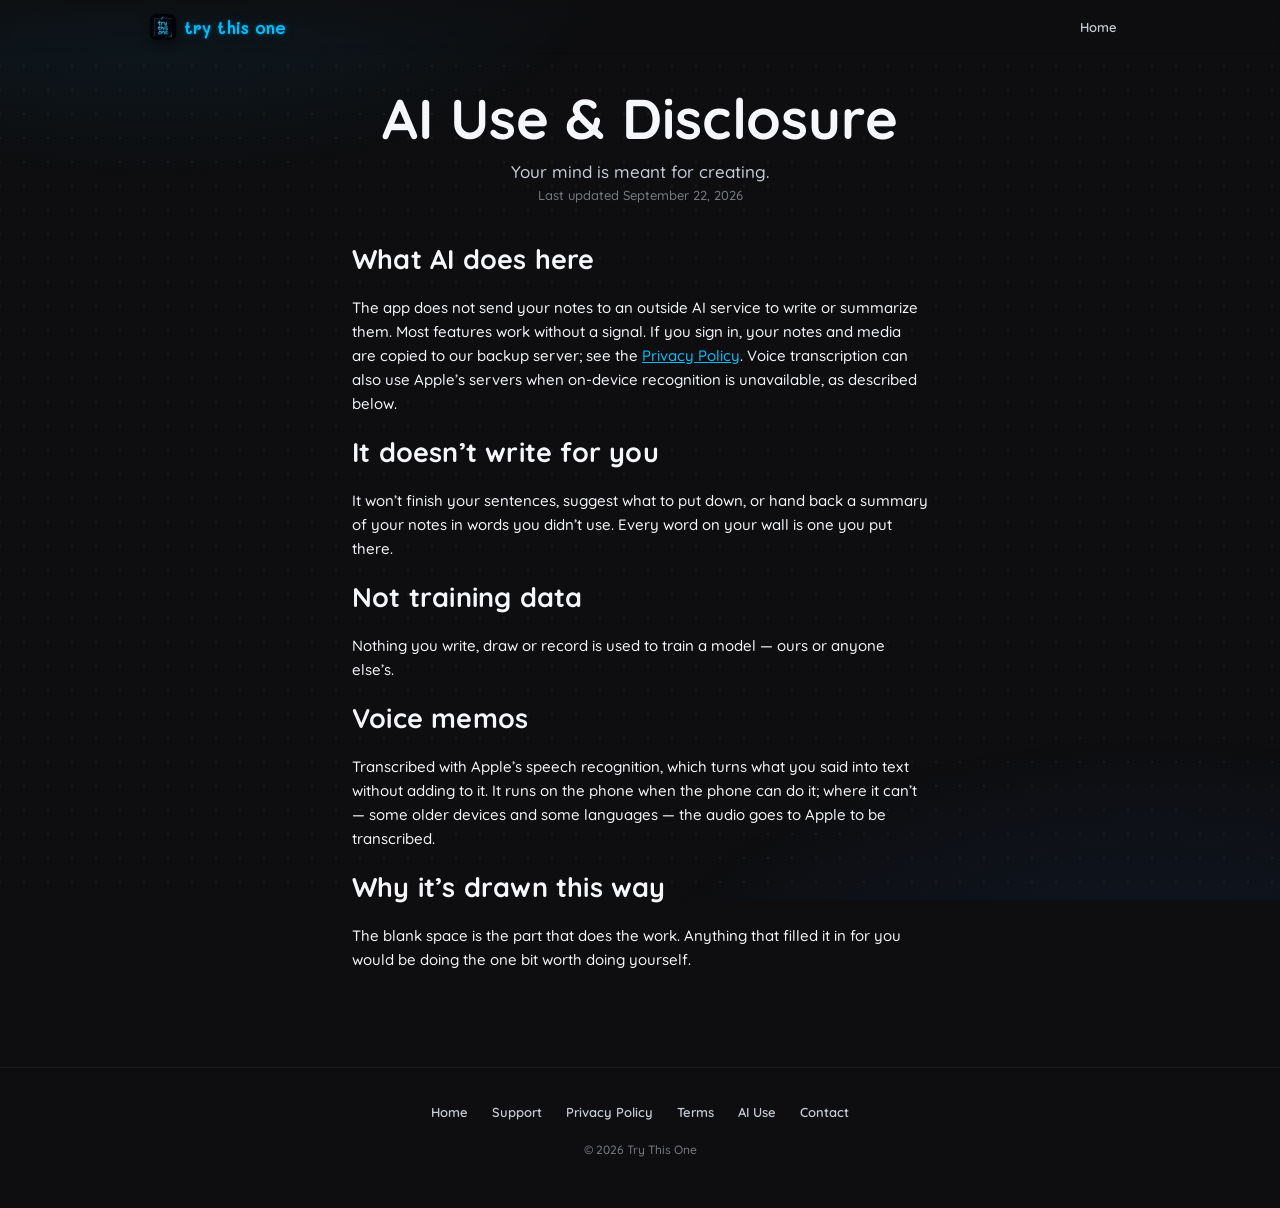
==== ai.html @ 92f7fecc "Bring privacy, terms, and AI-use pages in-repo Consolidates the two live sites: this one now hosts i" ====
<!DOCTYPE html>
<html lang="en">
<head>
<meta charset="utf-8">
<meta name="viewport" content="width=device-width, initial-scale=1">

<title>AI Use &amp; Disclosure · Try This One</title>
<meta name="description" content="Learn how Try This One protects your authentic ideas and creativity.">
<meta name="theme-color" content="#0e0e10">

<link rel="icon" href="assets/favicon.png" type="image/png">
<link rel="apple-touch-icon" href="assets/apple-touch-icon.png">

<link rel="preconnect" href="https://fonts.googleapis.com">
<link rel="preconnect" href="https://fonts.gstatic.com" crossorigin>
<link href="https://fonts.googleapis.com/css2?family=Quicksand:wght@500;600;700&family=Mali:wght@400;500;600&display=swap" rel="stylesheet">
<link rel="stylesheet" href="tto.css">
</head>

<body>

<div class="ground" aria-hidden="true"></div>

<header class="topbar">
  <div class="topbar__inner">
    <a class="wordmark" href="./">
      <img src="assets/icon.png" alt="" width="26" height="26">
      try this one
    </a>
    <a class="topbar__link" href="./">Home</a>
  </div>
</header>

<main class="page narrow">
  <section class="doc">

    <h1>AI Use &amp; Disclosure</h1>
    <p class="doc__lead">Your mind is meant for creating.</p>
    <p class="doc__stamp" style="text-align:center;color:var(--ink-faint);font-size:var(--t-small);margin-top:calc(var(--s7) * -1);margin-bottom:var(--s6);">Last updated September 22, 2026</p>

    <h2>What AI does here</h2>
    <p>The app does not send your notes to an outside AI service to write or summarize them. Most features work without a signal. If you sign in, your notes and media are copied to our backup server; see the <a href="privacy.html">Privacy Policy</a>. Voice transcription can also use Apple&rsquo;s servers when on-device recognition is unavailable, as described below.</p>

    <h2>It doesn&rsquo;t write for you</h2>
    <p>It won&rsquo;t finish your sentences, suggest what to put down, or hand back a summary of your notes in words you didn&rsquo;t use. Every word on your wall is one you put there.</p>

    <h2>Not training data</h2>
    <p>Nothing you write, draw or record is used to train a model &mdash; ours or anyone else&rsquo;s.</p>

    <h2>Voice memos</h2>
    <p>Transcribed with Apple&rsquo;s speech recognition, which turns what you said into text without adding to it. It runs on the phone when the phone can do it; where it can&rsquo;t &mdash; some older devices and some languages &mdash; the audio goes to Apple to be transcribed.</p>

    <h2>Why it&rsquo;s drawn this way</h2>
    <p>The blank space is the part that does the work. Anything that filled it in for you would be doing the one bit worth doing yourself.</p>

  </section>
</main>

<footer>
  <ul class="footer__links">
    <li><a href="./">Home</a></li>
    <li><a href="support.html">Support</a></li>
    <li><a href="privacy.html">Privacy Policy</a></li>
    <li><a href="terms.html">Terms</a></li>
    <li><a href="ai.html">AI Use</a></li>
    <li><a href="mailto:kmworkshq@gmail.com">Contact</a></li>
  </ul>
  <p class="footer__fine">© 2026 Try This One</p>
</footer>

</body>
</html>
---- tto.css ----
/* ---------------------------------------------------------------------------
   try this one — site stylesheet

   Every value below is lifted from the app, not chosen here. Where a token came
   from is named in a comment, so when the app moves, this file has an address
   to follow:

     DesignSystem/Colors.swift      palette, per-tab backgrounds, tab identity
     DesignSystem/TTOTheme.swift    the shipped accent trio
     DesignSystem/Typography.swift  the two faces and the seven-step size scale
     Shared/TTOGlass.swift          the frosted-glass recipe and the radius scale
     Shared/TTOBackground.swift     the dot grid and the corner glows
   --------------------------------------------------------------------------- */

:root {
  /* -- Accents. The shipped trio from TTOTheme.shipped. The app lets these be
        retinted; a web page has one palette, so it wears the defaults. ------ */
  --cyan:   #00bfff;
  --green:  #90EE90;
  --indigo: #8b85ec;

  /* Chrome, fixed in the app and fixed here (Colors.swift). */
  --silver: #c7ccd4;
  --white:  #f5f7fa;

  /* -- Tab identity. Each tab owns a deep tone and a lit one. ---------------- */
  --tab-blue:      #15448f;
  --tab-blue-hi:   #2f6fe0;
  --tab-indigo:    #2f2c9e;
  --tab-indigo-hi: #5a54e0;
  --tab-maroon:    #77202a;
  --tab-maroon-hi: #a63e44;
  --maroon-soft:   #c9646b;

  /* -- Ground. Three near-blacks, one per tab. The page stands on the Tasks
        one and borrows the other two for the sections that belong to them. -- */
  --bg:           #0e0e10;
  --bg-braindump: #0c0c0e;
  --bg-reflect:   #0d0c0d;

  /* -- Ink. ----------------------------------------------------------------- */
  --ink:       var(--white);
  --ink-quiet: var(--silver);
  --ink-faint: rgba(199, 204, 212, .58);

  /* -- Glass, from TTOGlass.swift. ------------------------------------------
        The modifier stacks a blur, a white tint lit from the top, a hairline
        border that is brightest on its top edge, and one drop shadow. These are
        that stack, component by component, so a surface here is assembled the
        same way a surface in the app is. */
  --glass-blur:   9px;                       /* the prototype's backdrop-filter */
  --glass-top:    rgba(255, 255, 255, .075); /* tint gradient, 0%   */
  --glass-mid:    rgba(255, 255, 255, .020); /* tint gradient, 55%  */
  --glass-bot:    rgba(255, 255, 255, .012); /* tint gradient, 100% */
  --edge-lit:     rgba(255, 255, 255, .14);  /* strokeOpacity          */
  --edge-hair:    rgba(255, 255, 255, .039); /* strokeOpacity × 0.28   */
  --glass-shadow: 0 8px 18px rgba(0, 0, 0, .5);

  /* -- Radii, from TTORadius. Five steps, far enough apart to be deliberate.
        The rule is the role, not the size. ---------------------------------- */
  --r-chip:  6px;
  --r-card:  12px;
  --r-panel: 16px;
  --r-sheet: 20px;
  --r-stage: 26px;

  /* -- Type, from TTOSize. ---------------------------------------------------
        The app's scale is in points, for text held a foot from your face inside
        a 393pt-wide phone. A page read at arm's length needs more, so each step
        is carried up by about two points. What is kept is the shape of the
        scale: the five small steps a point apart, and the deliberate gulf
        before the two large ones — a heading is a different kind of text, not a
        slightly bigger label. */
  --t-micro:   11px;  /* 10 — timestamps, the smallest print   */
  --t-tiny:    12px;  /* 11 — captions, a line under something */
  --t-small:   13px;  /* 12 — chips, quiet remarks             */
  --t-base:    15px;  /* 13 — ordinary interface text          */
  --t-strong:  17px;  /* 14 — read this one first              */
  --t-title:   24px;  /* 20 — a section's heading              */
  --t-display: 34px;  /* 23 — the one biggest thing            */

  /* -- Rhythm. The app's own spacing is per-surface rather than a named scale,
        so this is a plain 4pt ladder — the grid everything in the app already
        lands on. ------------------------------------------------------------ */
  --s1: 4px;  --s2: 8px;  --s3: 12px; --s4: 16px;
  --s5: 24px; --s6: 32px; --s7: 48px; --s8: 72px;

  --page: 980px;   /* the widest the content ever gets */
  --gutter: 20px;  /* the side margin on a phone       */
}

/* ===========================================================================
   Ground
   =========================================================================== */

* { box-sizing: border-box; }

html {
  -webkit-text-size-adjust: 100%;
  scroll-behavior: smooth;
}

body {
  margin: 0;
  background-color: var(--bg);
  color: var(--ink);
  font-family: Quicksand, -apple-system, BlinkMacSystemFont, system-ui, sans-serif;
  font-weight: 500;
  font-size: var(--t-base);
  line-height: 1.6;
  -webkit-font-smoothing: antialiased;
  overflow-x: hidden;
}

/* The living background, from TTOBackground.swift: a dot grid and two soft
   corner glows. Fixed rather than scrolling, because in the app this sits
   behind the whole tab stack and the content moves over it.

   The app's grid drifts at 0.55 of the board's pan, which is what reads as
   depth instead of one flat sheet. Nothing here pans, so the grid is still. */
.ground {
  position: fixed;
  inset: 0;
  z-index: -1;
  pointer-events: none;
}

/* radial-gradient(circle, rgba(255,255,255,.05) 1px, transparent 1.4px)
   at 24×24, offset 12,6 — the Brain Dump floor, exactly. */
.ground::before {
  content: "";
  position: absolute;
  inset: 0;
  background-image: radial-gradient(circle, rgba(255, 255, 255, .05) 1px, transparent 1.4px);
  background-size: 24px 24px;
  background-position: 12px 6px;
}

/* The two glows. Sized off the prototype's 393pt design width, so they hold
   their proportions on a monitor the way they do on a phone. */
.ground::after {
  content: "";
  position: absolute;
  inset: 0;
  background:
    radial-gradient(60% 42% at 12% -6%,  rgba(0, 191, 255, .09), transparent 62%),
    radial-gradient(68% 50% at 90% 112%, rgba(21, 68, 143, .18), transparent 60%);
}

/* A section can borrow another tab's sky. Same two-glow shape, that tab's
   colours — Brain Dump's indigo, Reflect's maroon. */
.sky { position: relative; isolation: isolate; }
.sky::before {
  content: "";
  position: absolute;
  inset: -10% -20%;
  z-index: -1;
  pointer-events: none;
}
.sky--braindump::before {
  background:
    radial-gradient(54% 38% at 10% -4%,  rgba(90, 84, 224, .10), transparent 60%),
    radial-gradient(66% 48% at 92% 108%, rgba(47, 44, 158, .20), transparent 60%);
}
.sky--reflect::before {
  background:
    radial-gradient(56% 40% at 12% -5%,  rgba(166, 62, 68, .10), transparent 60%),
    radial-gradient(66% 48% at 90% 108%, rgba(119, 32, 42, .22), transparent 60%);
}

/* ===========================================================================
   Frosted glass — the one surface the whole app is built from
   =========================================================================== */

.glass {
  position: relative;
  background-color: rgba(255, 255, 255, .028);
  background-image: linear-gradient(
    to bottom,
    var(--glass-top) 0%,
    var(--glass-mid) 55%,
    var(--glass-bot) 100%
  );
  -webkit-backdrop-filter: blur(var(--glass-blur));
  backdrop-filter: blur(var(--glass-blur));
  border-radius: var(--r-panel);
  box-shadow: var(--glass-shadow);
}

/* The border is drawn as an overlay rather than a plain `border` because it
   isn't one colour: it is lit along the top edge and a hairline everywhere
   else, which is the whole reason the surface reads as glass catching a light
   rather than as a grey box. TTOGlass fades the top 16% from .14 to .039. */
.glass::after {
  content: "";
  position: absolute;
  inset: 0;
  border-radius: inherit;
  padding: 1px;
  background: linear-gradient(
    to bottom,
    var(--edge-lit) 0%,
    var(--edge-hair) 16%,
    var(--edge-hair) 100%
  );
  -webkit-mask:
    linear-gradient(#000 0 0) content-box,
    linear-gradient(#000 0 0);
  -webkit-mask-composite: xor;
          mask-composite: exclude;
  pointer-events: none;
}

/* ===========================================================================
   Layout
   =========================================================================== */

.page {
  max-width: var(--page);
  margin: 0 auto;
  padding: 0 var(--gutter);
}

.narrow { max-width: 640px; }

/* ===========================================================================
   The bar at the top — the app's nav pill
   =========================================================================== */

.topbar {
  position: sticky;
  top: 0;
  z-index: 20;
  padding: var(--s3) var(--gutter);
  /* The bar has to stay legible over whatever scrolls under it. */
  background: linear-gradient(to bottom, rgba(14, 14, 16, .82), rgba(14, 14, 16, 0));
  -webkit-backdrop-filter: blur(6px);
  backdrop-filter: blur(6px);
}

.topbar__inner {
  max-width: var(--page);
  margin: 0 auto;
  display: flex;
  align-items: center;
  justify-content: space-between;
  gap: var(--s3);
}

.wordmark {
  display: inline-flex;
  align-items: center;
  gap: var(--s2);
  font-family: Mali, cursive;
  font-weight: 600;
  font-size: var(--t-strong);
  color: var(--cyan);
  text-decoration: none;
  /* Lit from inside, the way the icon writes it. */
  text-shadow: 0 0 3px rgba(0, 191, 255, .5), 0 0 12px rgba(0, 191, 255, .25);
  white-space: nowrap;
}

.wordmark img {
  width: 26px;
  height: 26px;
  border-radius: var(--r-chip);
  box-shadow: 0 2px 8px rgba(0, 0, 0, .5);
}

.topbar__link {
  font-size: var(--t-small);
  font-weight: 600;
  color: var(--ink-quiet);
  text-decoration: none;
  padding: var(--s1) var(--s3);
  border-radius: 999px;
  border: 1px solid transparent;
  transition: color .18s ease, border-color .18s ease;
}
.topbar__link:hover {
  color: var(--white);
  border-color: var(--edge-hair);
}

/* ===========================================================================
   Hero
   =========================================================================== */

.hero {
  text-align: center;
  padding: var(--s6) 0 var(--s7);
}

.hero__icon {
  width: 84px;
  height: 84px;
  border-radius: 20px;
  box-shadow: 0 14px 34px rgba(0, 0, 0, .6), 0 0 0 1px var(--edge-hair);
  margin-bottom: var(--s4);
}

h1 {
  font-size: var(--t-display);
  font-weight: 700;
  letter-spacing: .2px;
  line-height: 1.12;
  margin: 0 0 var(--s2);
}

/* The tagline is content, not chrome, so it is set in Mali — the same
   distinction the app draws between a label and something a person wrote. */
.tagline {
  font-family: Mali, cursive;
  font-weight: 500;
  font-size: var(--t-title);
  line-height: 1.3;
  color: var(--cyan);
  margin: 0 0 var(--s4);
}

.lead {
  font-size: var(--t-strong);
  color: var(--ink-quiet);
  margin: 0 auto var(--s5);
  max-width: 44ch;
}

/* ===========================================================================
   The App Store badge
   ---------------------------------------------------------------------------
   PLACEHOLDER. Apple requires its own badge artwork, which can't be redrawn by
   hand — when the app is approved, download the official badge from
   https://developer.apple.com/app-store/marketing/guidelines/ and replace the
   whole <a class="badge"> element in index.html with it, pointing at the real
   App Store link.
   =========================================================================== */

.badge {
  display: inline-flex;
  align-items: center;
  gap: var(--s3);
  padding: var(--s3) var(--s5);
  border-radius: var(--r-card);
  text-decoration: none;
  color: var(--white);
  transition: transform .18s ease, box-shadow .18s ease;
}
.badge:hover {
  transform: translateY(-1px);
  box-shadow: 0 12px 26px rgba(0, 0, 0, .58);
}
.badge:active { transform: translateY(0); }

.badge__glyph {
  width: 26px;
  height: 26px;
  flex: none;
  fill: var(--white);
  opacity: .92;
}

.badge__text {
  text-align: left;
  line-height: 1.2;
}
.badge__sup {
  display: block;
  font-size: var(--t-micro);
  font-weight: 600;
  letter-spacing: .4px;
  text-transform: uppercase;
  color: var(--ink-faint);
}
.badge__main {
  display: block;
  font-size: var(--t-strong);
  font-weight: 700;
}

.badge-note {
  font-size: var(--t-tiny);
  color: var(--ink-faint);
  margin: var(--s3) 0 0;
}

/* ===========================================================================
   Screenshot slots
   ---------------------------------------------------------------------------
   Each frame points at a file in images/ that isn't there yet. Drop a PNG in at
   that exact filename and it appears — no markup to edit. Until then the frame
   shows its own label, because a broken-image icon on a landing page is worse
   than an empty one. (The one line of JS in the page removes the missing <img>;
   the label underneath is plain CSS.)
   =========================================================================== */

.shot {
  margin: 0;
  position: relative;
  border-radius: var(--r-stage);
  overflow: hidden;
  /* A phone, at the aspect the app is drawn for. */
  aspect-ratio: 393 / 852;
  display: flex;
  align-items: center;
  justify-content: center;
}

.shot img {
  width: 100%;
  height: 100%;
  object-fit: cover;
  display: block;
  border-radius: inherit;
}

/* The empty state: a dashed outline and the name of the file that goes here. */
.shot::before {
  content: attr(data-placeholder);
  position: absolute;
  inset: var(--s3);
  border: 1px dashed rgba(255, 255, 255, .13);
  border-radius: var(--r-sheet);
  display: flex;
  align-items: center;
  justify-content: center;
  text-align: center;
  padding: var(--s4);
  font-size: var(--t-tiny);
  font-weight: 600;
  letter-spacing: .3px;
  color: var(--ink-faint);
  pointer-events: none;
}

/* Once a real screenshot loads it covers the frame, so the label goes. */
.shot:has(img)::before { display: none; }

.shot--hero {
  max-width: 300px;
  margin: var(--s7) auto 0;
}

/* ===========================================================================
   Sections
   =========================================================================== */

section { padding: var(--s7) 0; }

.section-head {
  text-align: center;
  margin-bottom: var(--s6);
}

h2 {
  font-size: var(--t-title);
  font-weight: 700;
  margin: 0 0 var(--s2);
  letter-spacing: .2px;
}

.section-head p {
  font-size: var(--t-base);
  color: var(--ink-quiet);
  margin: 0 auto;
  max-width: 46ch;
}

/* ===========================================================================
   The three tabs
   ---------------------------------------------------------------------------
   Each card wears its tab's identity colour (TTOTab.tint), so the page is
   colour-coded the same way the app is.
   =========================================================================== */

.tabs {
  display: grid;
  gap: var(--s5);
}

.tab {
  --accent: var(--cyan);
  padding: var(--s5);
  border-radius: var(--r-stage);
  display: grid;
  gap: var(--s4);
}

.tab--braindump { --accent: var(--tab-indigo-hi); }
.tab--tasks     { --accent: var(--tab-blue-hi); }
.tab--reflect   { --accent: var(--maroon-soft); }

/* An accent glow riding the inside edge — the `accent:` parameter on
   TTOGlass, which some surfaces in the app carry and most don't. */
.tab::before {
  content: "";
  position: absolute;
  inset: 0;
  border-radius: inherit;
  background: radial-gradient(120% 60% at 50% 100%, color-mix(in srgb, var(--accent) 13%, transparent), transparent 70%);
  pointer-events: none;
}

.tab__body { position: relative; }

/* The tab's name, in the lowercase the nav bar uses. */
.tab__name {
  display: inline-flex;
  align-items: center;
  gap: var(--s2);
  font-size: var(--t-tiny);
  font-weight: 700;
  letter-spacing: 1.1px;
  text-transform: uppercase;
  color: var(--accent);
  margin: 0 0 var(--s3);
}
.tab__name::before {
  content: "";
  width: 7px;
  height: 7px;
  border-radius: 50%;
  background: var(--accent);
  box-shadow: 0 0 9px var(--accent);
}

.tab h3 {
  font-size: var(--t-title);
  font-weight: 700;
  margin: 0 0 var(--s3);
  line-height: 1.2;
}

.tab p {
  margin: 0 0 var(--s3);
  color: var(--ink-quiet);
  font-size: var(--t-base);
}
.tab p:last-child { margin-bottom: 0; }

/* The three horizons, and anything else that is a short list of named things.
   Chip radius, chip type — TTORadius.chip. */
.chips {
  list-style: none;
  display: flex;
  flex-wrap: wrap;
  gap: var(--s2);
  padding: 0;
  margin: var(--s4) 0 0;
}

.chips li {
  font-size: var(--t-small);
  font-weight: 600;
  padding: var(--s1) var(--s3);
  border-radius: var(--r-chip);
  border: 1px solid var(--edge-hair);
  background: rgba(255, 255, 255, .035);
  color: var(--ink-quiet);
}

/* The horizon chips take their own colours from TimeHorizon.accent — cyan,
   indigo, green, and in that order, because the list is a progression. */
.chips li:nth-child(1) { color: var(--cyan);   border-color: color-mix(in srgb, var(--cyan) 30%, transparent); }
.chips li:nth-child(2) { color: var(--indigo); border-color: color-mix(in srgb, var(--indigo) 30%, transparent); }
.chips li:nth-child(3) { color: var(--green);  border-color: color-mix(in srgb, var(--green) 30%, transparent); }

.tab .shot { max-width: 260px; margin-inline: auto; width: 100%; }

/* ===========================================================================
   Closing panel
   =========================================================================== */

.closing {
  text-align: center;
  padding: var(--s6) var(--s5);
  border-radius: var(--r-stage);
}

.closing h2 { margin-bottom: var(--s3); }

.closing p {
  color: var(--ink-quiet);
  margin: 0 auto var(--s5);
  max-width: 40ch;
}

/* A line in the app's own hand, for the one sentence that should sound like a
   person rather than a product. */
.hand {
  font-family: Mali, cursive;
  font-weight: 500;
  font-size: var(--t-strong);
  color: var(--silver);
}

/* ===========================================================================
   Support page
   ---------------------------------------------------------------------------
   Same tokens, lighter hand: no glows behind sections, less glass, more room.
   =========================================================================== */

.doc { padding: var(--s6) 0 var(--s7); }

.doc h1 { text-align: center; }

.doc__lead {
  text-align: center;
  color: var(--ink-quiet);
  font-size: var(--t-strong);
  margin: 0 auto var(--s7);
  max-width: 42ch;
}

.faq { display: grid; gap: var(--s3); }

/* <details> rather than a script: the browser already knows how to open and
   close one, and it stays open when someone prints or searches the page. */
.faq details {
  border-radius: var(--r-card);
  padding: 0;
  overflow: hidden;
  /* Lighter than the glass on the landing page — enough of an edge to tell one
     question from the next, and no blur, because there is nothing behind these
     worth seeing through to. */
  background: rgba(255, 255, 255, .022);
  border: 1px solid rgba(255, 255, 255, .055);
  transition: border-color .18s ease, background-color .18s ease;
}
.faq details:hover { border-color: var(--edge-hair); }
.faq details[open] {
  background: rgba(255, 255, 255, .034);
  border-color: var(--edge-hair);
}

.faq summary {
  cursor: pointer;
  list-style: none;
  padding: var(--s4) var(--s5);
  font-size: var(--t-base);
  font-weight: 600;
  color: var(--white);
  display: flex;
  align-items: center;
  justify-content: space-between;
  gap: var(--s3);
}
.faq summary::-webkit-details-marker { display: none; }

/* The chevron turns instead of swapping glyph, so nothing jumps. */
.faq summary::after {
  content: "";
  flex: none;
  width: 8px;
  height: 8px;
  border-right: 2px solid var(--ink-faint);
  border-bottom: 2px solid var(--ink-faint);
  transform: rotate(45deg) translate(-2px, -2px);
  transition: transform .2s ease;
}
.faq details[open] summary::after {
  transform: rotate(-135deg) translate(-2px, -2px);
}

.faq details > div {
  padding: 0 var(--s5) var(--s4);
  color: var(--ink-quiet);
  font-size: var(--t-base);
}
.faq details > div p { margin: 0 0 var(--s3); }
.faq details > div p:last-child { margin-bottom: 0; }

.contact {
  margin-top: var(--s6);
  padding: var(--s5);
  border-radius: var(--r-panel);
  text-align: center;
}

.contact h2 { margin-bottom: var(--s2); }
.contact p { color: var(--ink-quiet); margin: 0 0 var(--s4); }

.contact__mail {
  font-family: Mali, cursive;
  font-weight: 600;
  font-size: var(--t-title);
  color: var(--cyan);
  text-decoration: none;
  word-break: break-word;
  border-bottom: 1px solid color-mix(in srgb, var(--cyan) 40%, transparent);
}
.contact__mail:hover { border-bottom-color: var(--cyan); }

.contact__note {
  font-size: var(--t-tiny);
  color: var(--ink-faint);
  margin: var(--s4) 0 0;
}

/* ===========================================================================
   Footer
   =========================================================================== */

footer {
  padding: var(--s6) var(--gutter) var(--s7);
  text-align: center;
  border-top: 1px solid rgba(255, 255, 255, .05);
  margin-top: var(--s6);
}

.footer__links {
  display: flex;
  flex-wrap: wrap;
  justify-content: center;
  gap: var(--s2) var(--s5);
  margin: 0 0 var(--s4);
  padding: 0;
  list-style: none;
}

footer a {
  color: var(--ink-quiet);
  text-decoration: none;
  font-size: var(--t-small);
  font-weight: 600;
  white-space: nowrap;
}
footer a:hover { color: var(--white); }

.footer__fine {
  font-size: var(--t-tiny);
  color: var(--ink-faint);
  margin: 0;
}

a { color: var(--cyan); }

/* Focus has to be visible, and the app's own accent is the obvious ring. */
:focus-visible {
  outline: 2px solid var(--cyan);
  outline-offset: 3px;
  border-radius: var(--r-chip);
}

/* ===========================================================================
   Wider screens
   ---------------------------------------------------------------------------
   Phone layout is the one above; these only add room. Most of the traffic
   arrives from an App Store listing on a phone.
   =========================================================================== */

@media (min-width: 600px) {
  :root {
    --t-display: 46px;
    --t-title: 27px;
    --gutter: 32px;
  }
  .hero { padding: var(--s7) 0 var(--s8); }
  .hero__icon { width: 104px; height: 104px; border-radius: 24px; }
  .shot--hero { max-width: 340px; }
}

@media (min-width: 900px) {
  :root { --t-display: 56px; }

  /* The tab cards turn into a screenshot beside its explanation, and alternate
     sides so the eye has somewhere new to land on each one. */
  .tab {
    grid-template-columns: 260px 1fr;
    align-items: center;
    gap: var(--s6);
    padding: var(--s6);
  }
  .tab:nth-child(even) .shot { order: 2; }
  .tab .shot { max-width: none; }
}

/* Somebody who has asked their phone to stop animating things gets a page that
   doesn't. */
@media (prefers-reduced-motion: reduce) {
  html { scroll-behavior: auto; }
  * { transition-duration: .01ms !important; animation-duration: .01ms !important; }
}
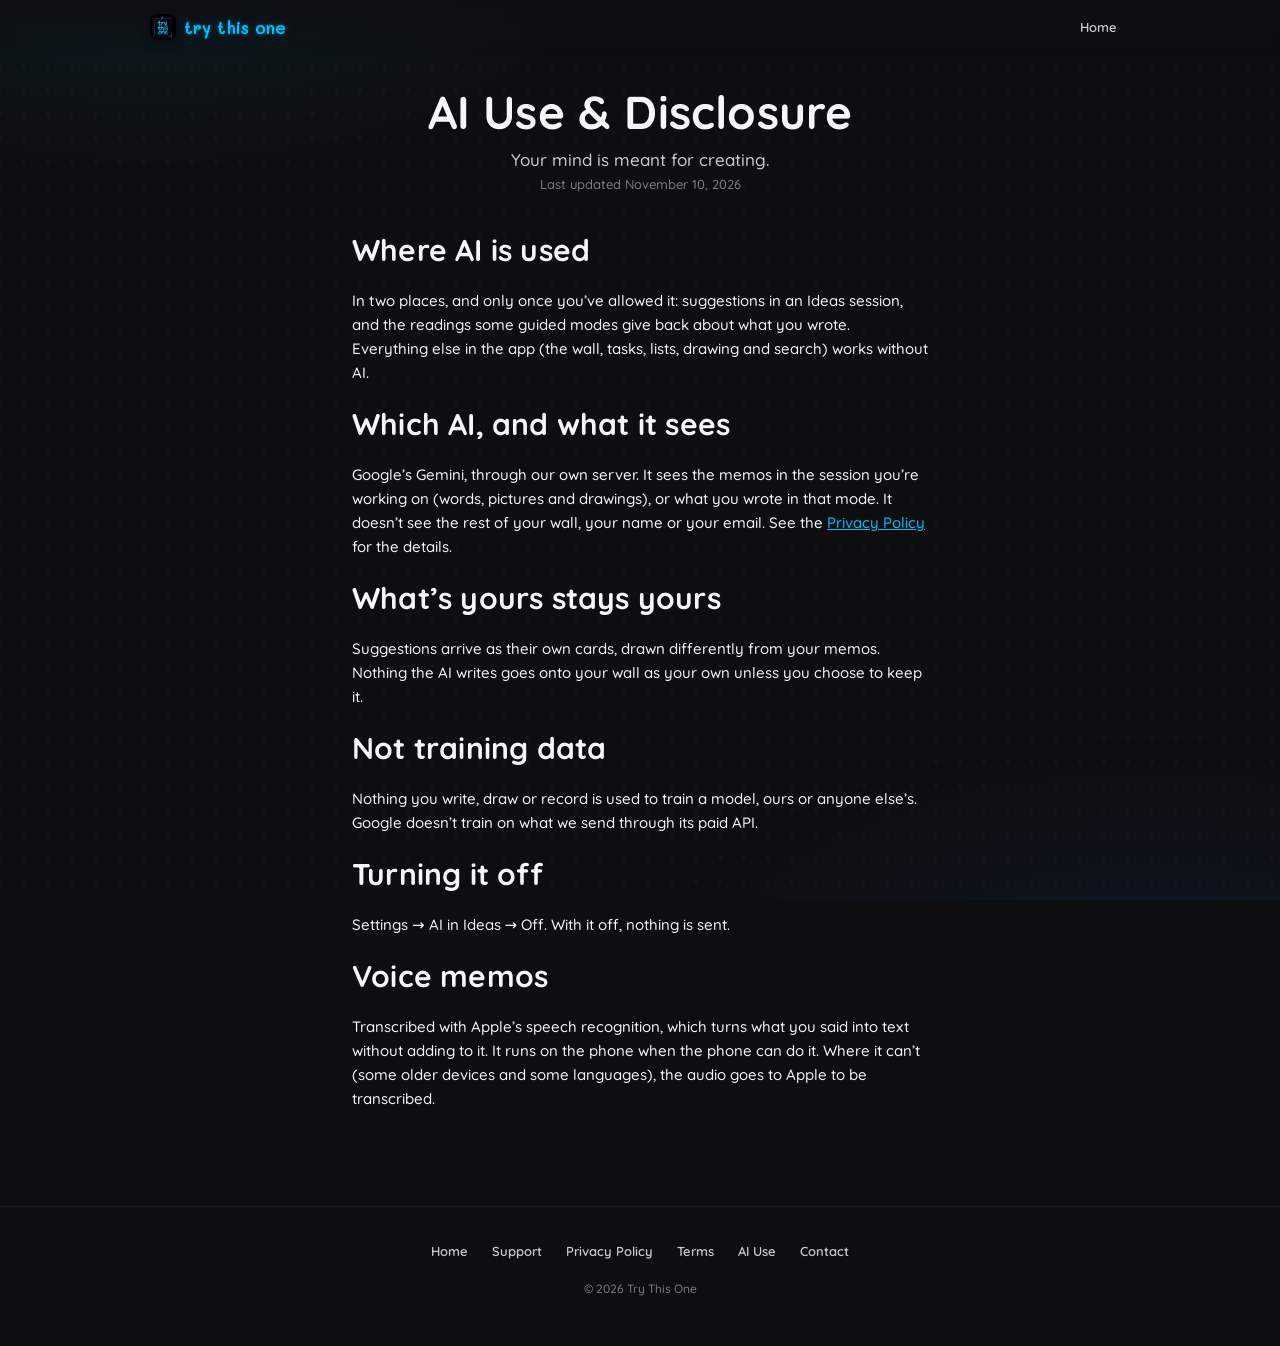
==== commit 2c9ad792: "Update launch privacy, AI, subscription and support pages" ====
--- a/ai.html
+++ b/ai.html
@@ -36,22 +36,25 @@
 
     <h1>AI Use &amp; Disclosure</h1>
     <p class="doc__lead">Your mind is meant for creating.</p>
-    <p class="doc__stamp" style="text-align:center;color:var(--ink-faint);font-size:var(--t-small);margin-top:calc(var(--s7) * -1);margin-bottom:var(--s6);">Last updated September 22, 2026</p>
+    <p class="doc__stamp" style="text-align:center;color:var(--ink-faint);font-size:var(--t-small);margin-top:calc(var(--s7) * -1);margin-bottom:var(--s6);">Last updated November 10, 2026</p>
 
-    <h2>What AI does here</h2>
-    <p>The app does not send your notes to an outside AI service to write or summarize them. Most features work without a signal. If you sign in, your notes and media are copied to our backup server; see the <a href="privacy.html">Privacy Policy</a>. Voice transcription can also use Apple&rsquo;s servers when on-device recognition is unavailable, as described below.</p>
+    <h2>Where AI is used</h2>
+    <p>In two places, and only once you&rsquo;ve allowed it: suggestions in an Ideas session, and the readings some guided modes give back about what you wrote. Everything else in the app (the wall, tasks, lists, drawing and search) works without AI.</p>
 
-    <h2>It doesn&rsquo;t write for you</h2>
-    <p>It won&rsquo;t finish your sentences, suggest what to put down, or hand back a summary of your notes in words you didn&rsquo;t use. Every word on your wall is one you put there.</p>
+    <h2>Which AI, and what it sees</h2>
+    <p>Google&rsquo;s Gemini, through our own server. It sees the memos in the session you&rsquo;re working on (words, pictures and drawings), or what you wrote in that mode. It doesn&rsquo;t see the rest of your wall, your name or your email. See the <a href="privacy.html">Privacy Policy</a> for the details.</p>
+
+    <h2>What&rsquo;s yours stays yours</h2>
+    <p>Suggestions arrive as their own cards, drawn differently from your memos. Nothing the AI writes goes onto your wall as your own unless you choose to keep it.</p>
 
     <h2>Not training data</h2>
-    <p>Nothing you write, draw or record is used to train a model &mdash; ours or anyone else&rsquo;s.</p>
+    <p>Nothing you write, draw or record is used to train a model, ours or anyone else&rsquo;s. Google doesn&rsquo;t train on what we send through its paid API.</p>
+
+    <h2>Turning it off</h2>
+    <p>Settings &rarr; AI in Ideas &rarr; Off. With it off, nothing is sent.</p>
 
     <h2>Voice memos</h2>
-    <p>Transcribed with Apple&rsquo;s speech recognition, which turns what you said into text without adding to it. It runs on the phone when the phone can do it; where it can&rsquo;t &mdash; some older devices and some languages &mdash; the audio goes to Apple to be transcribed.</p>
-
-    <h2>Why it&rsquo;s drawn this way</h2>
-    <p>The blank space is the part that does the work. Anything that filled it in for you would be doing the one bit worth doing yourself.</p>
+    <p>Transcribed with Apple&rsquo;s speech recognition, which turns what you said into text without adding to it. It runs on the phone when the phone can do it. Where it can&rsquo;t (some older devices and some languages), the audio goes to Apple to be transcribed.</p>
 
   </section>
 </main>
--- a/tto.css
+++ b/tto.css
@@ -145,27 +145,6 @@
   background:
     radial-gradient(60% 42% at 12% -6%,  rgba(0, 191, 255, .09), transparent 62%),
     radial-gradient(68% 50% at 90% 112%, rgba(21, 68, 143, .18), transparent 60%);
-}
-
-/* A section can borrow another tab's sky. Same two-glow shape, that tab's
-   colours — Brain Dump's indigo, Reflect's maroon. */
-.sky { position: relative; isolation: isolate; }
-.sky::before {
-  content: "";
-  position: absolute;
-  inset: -10% -20%;
-  z-index: -1;
-  pointer-events: none;
-}
-.sky--braindump::before {
-  background:
-    radial-gradient(54% 38% at 10% -4%,  rgba(90, 84, 224, .10), transparent 60%),
-    radial-gradient(66% 48% at 92% 108%, rgba(47, 44, 158, .20), transparent 60%);
-}
-.sky--reflect::before {
-  background:
-    radial-gradient(56% 40% at 12% -5%,  rgba(166, 62, 68, .10), transparent 60%),
-    radial-gradient(66% 48% at 90% 108%, rgba(119, 32, 42, .22), transparent 60%);
 }
 
 /* ===========================================================================
@@ -283,22 +262,6 @@
   border-color: var(--edge-hair);
 }
 
-/* ===========================================================================
-   Hero
-   =========================================================================== */
-
-.hero {
-  text-align: center;
-  padding: var(--s6) 0 var(--s7);
-}
-
-.hero__icon {
-  width: 84px;
-  height: 84px;
-  border-radius: 20px;
-  box-shadow: 0 14px 34px rgba(0, 0, 0, .6), 0 0 0 1px var(--edge-hair);
-  margin-bottom: var(--s4);
-}
 
 h1 {
   font-size: var(--t-display);
@@ -306,24 +269,6 @@
   letter-spacing: .2px;
   line-height: 1.12;
   margin: 0 0 var(--s2);
-}
-
-/* The tagline is content, not chrome, so it is set in Mali — the same
-   distinction the app draws between a label and something a person wrote. */
-.tagline {
-  font-family: Mali, cursive;
-  font-weight: 500;
-  font-size: var(--t-title);
-  line-height: 1.3;
-  color: var(--cyan);
-  margin: 0 0 var(--s4);
-}
-
-.lead {
-  font-size: var(--t-strong);
-  color: var(--ink-quiet);
-  margin: 0 auto var(--s5);
-  max-width: 44ch;
 }
 
 /* ===========================================================================
@@ -384,62 +329,6 @@
   margin: var(--s3) 0 0;
 }
 
-/* ===========================================================================
-   Screenshot slots
-   ---------------------------------------------------------------------------
-   Each frame points at a file in images/ that isn't there yet. Drop a PNG in at
-   that exact filename and it appears — no markup to edit. Until then the frame
-   shows its own label, because a broken-image icon on a landing page is worse
-   than an empty one. (The one line of JS in the page removes the missing <img>;
-   the label underneath is plain CSS.)
-   =========================================================================== */
-
-.shot {
-  margin: 0;
-  position: relative;
-  border-radius: var(--r-stage);
-  overflow: hidden;
-  /* A phone, at the aspect the app is drawn for. */
-  aspect-ratio: 393 / 852;
-  display: flex;
-  align-items: center;
-  justify-content: center;
-}
-
-.shot img {
-  width: 100%;
-  height: 100%;
-  object-fit: cover;
-  display: block;
-  border-radius: inherit;
-}
-
-/* The empty state: a dashed outline and the name of the file that goes here. */
-.shot::before {
-  content: attr(data-placeholder);
-  position: absolute;
-  inset: var(--s3);
-  border: 1px dashed rgba(255, 255, 255, .13);
-  border-radius: var(--r-sheet);
-  display: flex;
-  align-items: center;
-  justify-content: center;
-  text-align: center;
-  padding: var(--s4);
-  font-size: var(--t-tiny);
-  font-weight: 600;
-  letter-spacing: .3px;
-  color: var(--ink-faint);
-  pointer-events: none;
-}
-
-/* Once a real screenshot loads it covers the frame, so the label goes. */
-.shot:has(img)::before { display: none; }
-
-.shot--hero {
-  max-width: 300px;
-  margin: var(--s7) auto 0;
-}
 
 /* ===========================================================================
    Sections
@@ -466,132 +355,348 @@
   max-width: 46ch;
 }
 
-/* ===========================================================================
-   The three tabs
+
+/* ===========================================================================
+   Landing page
    ---------------------------------------------------------------------------
-   Each card wears its tab's identity colour (TTOTab.tint), so the page is
-   colour-coded the same way the app is.
-   =========================================================================== */
-
-.tabs {
-  display: grid;
-  gap: var(--s5);
-}
-
-.tab {
-  --accent: var(--cyan);
-  padding: var(--s5);
-  border-radius: var(--r-stage);
-  display: grid;
-  gap: var(--s4);
-}
-
-.tab--braindump { --accent: var(--tab-indigo-hi); }
-.tab--tasks     { --accent: var(--tab-blue-hi); }
-.tab--reflect   { --accent: var(--maroon-soft); }
-
-/* An accent glow riding the inside edge — the `accent:` parameter on
-   TTOGlass, which some surfaces in the app carry and most don't. */
-.tab::before {
+   Built from the same pieces as the App Store screenshots: a glowing sign
+   pinned above the phone, memos pinned around it, and the grid floor the
+   splash screen stands on. The memos are the app's own cards: near-black
+   board, Mali ink in one of the three accents, a blue pin, and the short tick
+   under the pin that every memo carries (BoardMemoView).
+   =========================================================================== */
+
+/* The pin. A glossy blue ball, lit from the upper left, casting down. */
+.pin {
+  position: absolute;
+  left: 50%;
+  top: -14px;
+  width: 28px;
+  height: 28px;
+  margin-left: -14px;
+  border-radius: 50%;
+  background: radial-gradient(circle at 34% 30%,
+    #cfe6ff 0%, #5aa2ff 18%, #1f5fe0 48%, #0b2f8a 80%, #061a52 100%);
+  box-shadow: 0 6px 10px rgba(0, 0, 0, .6), 0 1px 2px rgba(0, 0, 0, .5);
+}
+
+/* The sign: the splash screen's glowing note, blown up to hold a headline.
+   The glow stays soft, a lit edge rather than a neon tube. */
+.sign {
+  position: relative;
+  display: inline-block;
+  max-width: 680px;
+  padding: 40px clamp(20px, 5vw, 44px) 32px;
+  background: linear-gradient(175deg, #16171c 0%, #0e0f12 100%);
+  border: 2px solid rgba(0, 191, 255, .72);
+  border-radius: 8px;
+  box-shadow:
+    0 0 18px rgba(0, 191, 255, .26),
+    inset 0 0 22px rgba(0, 191, 255, .08),
+    0 24px 50px rgba(0, 0, 0, .6);
+  transform: rotate(-1.2deg);
+}
+
+.sign h1,
+.sign h2 {
+  margin: 0;
+  font-family: Mali, cursive;
+  font-weight: 600;
+  line-height: 1.18;
+  color: #8fe2ff;
+  text-shadow: 0 0 12px rgba(0, 191, 255, .5), 0 0 28px rgba(0, 191, 255, .18);
+}
+.sign h1 { font-size: clamp(32px, 7.4vw, 58px); }
+.sign h2 { font-size: clamp(26px, 5.6vw, 42px); }
+
+/* A memo, pinned. */
+.note {
+  position: absolute;
+  z-index: 2;
+  width: clamp(132px, 30vw, 200px);
+  margin: 0;
+  padding: 30px 18px 18px;
+  border-radius: 10px;
+  background: linear-gradient(172deg, #303137 0%, #26272c 100%);
+  border: 1px solid rgba(255, 255, 255, .08);
+  box-shadow: 0 20px 40px rgba(0, 0, 0, .6), 0 4px 10px rgba(0, 0, 0, .45);
+  font-family: Mali, cursive;
+  font-weight: 500;
+  font-size: clamp(15px, 3.6vw, 19px);
+  line-height: 1.3;
+  text-align: left;
+  color: var(--ink);
+}
+.note::before {                     /* the pin */
   content: "";
   position: absolute;
-  inset: 0;
-  border-radius: inherit;
-  background: radial-gradient(120% 60% at 50% 100%, color-mix(in srgb, var(--accent) 13%, transparent), transparent 70%);
+  left: 50%;
+  top: -12px;
+  width: 24px;
+  height: 24px;
+  margin-left: -12px;
+  border-radius: 50%;
+  background: radial-gradient(circle at 34% 30%,
+    #cfe6ff 0%, #5aa2ff 18%, #1f5fe0 48%, #0b2f8a 80%, #061a52 100%);
+  box-shadow: 0 6px 10px rgba(0, 0, 0, .6);
+}
+.note::after {                      /* the tick under it */
+  content: "";
+  position: absolute;
+  left: 50%;
+  top: 18px;
+  width: 30px;
+  height: 2px;
+  margin-left: -15px;
+  border-radius: 2px;
+  background: var(--ink);
+  opacity: .45;
+}
+
+/* A phone, in the frame the screenshots wear. */
+.phone {
+  position: relative;
+  z-index: 1;
+  width: min(300px, 70vw);
+  margin: 0 auto;
+  padding: 9px;
+  border-radius: 48px;
+  background: linear-gradient(160deg, #1b1c21, #08080a 40%, #121317);
+  box-shadow:
+    0 0 0 1.5px #30333b,
+    0 0 0 3px #0a0a0c,
+    0 30px 70px rgba(0, 0, 0, .7),
+    0 0 90px rgba(0, 191, 255, .07);
+}
+.phone img {
+  display: block;
+  width: 100%;
+  height: auto;
+  border-radius: 39px;
+}
+
+/* -- Hero ----------------------------------------------------------------- */
+
+/* The floor below is deliberately wider than the page. `overflow-x: hidden`
+   on body is not enough to stop it: iOS Safari lets the page pan sideways
+   into anything the viewport doesn't clip itself. `clip` cuts it off without
+   making main a scroll container. */
+main { overflow-x: clip; }
+
+.lp-hero {
+  text-align: center;
+  padding: var(--s7) 0 0;
+}
+
+.lp-lead {
+  font-size: var(--t-strong);
+  color: var(--ink-quiet);
+  max-width: 46ch;
+  margin: var(--s6) auto var(--s5);
+}
+
+.stage {
+  position: relative;
+  max-width: 640px;
+  margin: var(--s7) auto 0;
+  padding-bottom: var(--s7);
+}
+
+.note--l { left: 0;  top: 24%; transform: rotate(-4deg); }
+.note--r { right: 0; top: 58%; transform: rotate(3.5deg); }
+
+/* The grid floor from the splash screen, running away from you under the
+   phone. Wider than the page on purpose: body clips the overflow. */
+.floor {
+  position: absolute;
+  left: 50%;
+  bottom: 0;
+  width: 1600px;
+  height: 420px;
+  margin-left: -800px;
+  z-index: 0;
   pointer-events: none;
-}
-
-.tab__body { position: relative; }
-
-/* The tab's name, in the lowercase the nav bar uses. */
-.tab__name {
-  display: inline-flex;
+  background-image:
+    linear-gradient(rgba(0, 191, 255, .34) 1.5px, transparent 1.5px),
+    linear-gradient(90deg, rgba(0, 191, 255, .34) 1.5px, transparent 1.5px);
+  background-size: 80px 80px;
+  background-position: center bottom;
+  transform: perspective(520px) rotateX(64deg);
+  transform-origin: 50% 100%;
+  -webkit-mask-image: linear-gradient(to top, #000 0%, rgba(0, 0, 0, .7) 35%, transparent 85%);
+          mask-image: linear-gradient(to top, #000 0%, rgba(0, 0, 0, .7) 35%, transparent 85%);
+}
+
+/* -- The pitch ------------------------------------------------------------- */
+
+.statement {
+  text-align: center;
+  padding: var(--s8) 0;
+}
+.statement p {
+  margin: 0 auto;
+  max-width: 24ch;
+  font-family: Mali, cursive;
+  font-weight: 500;
+  font-size: clamp(26px, 5.4vw, 42px);
+  line-height: 1.32;
+  color: var(--white);
+}
+.statement span { color: var(--cyan); }
+.statement span:nth-of-type(2) { color: var(--green); }
+.statement span:nth-of-type(3) { color: var(--indigo); }
+
+/* -- A feature: words beside the phone that shows it ----------------------- */
+
+.feature {
+  display: grid;
+  gap: var(--s6);
   align-items: center;
-  gap: var(--s2);
-  font-size: var(--t-tiny);
-  font-weight: 700;
-  letter-spacing: 1.1px;
-  text-transform: uppercase;
-  color: var(--accent);
-  margin: 0 0 var(--s3);
-}
-.tab__name::before {
-  content: "";
-  width: 7px;
-  height: 7px;
-  border-radius: 50%;
-  background: var(--accent);
-  box-shadow: 0 0 9px var(--accent);
-}
-
-.tab h3 {
+}
+
+.feature__text h2 {
   font-size: var(--t-title);
-  font-weight: 700;
-  margin: 0 0 var(--s3);
   line-height: 1.2;
-}
-
-.tab p {
-  margin: 0 0 var(--s3);
+  margin: 0 0 var(--s4);
+}
+.feature__text p {
   color: var(--ink-quiet);
-  font-size: var(--t-base);
-}
-.tab p:last-child { margin-bottom: 0; }
-
-/* The three horizons, and anything else that is a short list of named things.
-   Chip radius, chip type — TTORadius.chip. */
+  font-size: var(--t-strong);
+  margin: 0 0 var(--s4);
+  max-width: 48ch;
+}
+
+/* The tab's name, dressed the way the app's tab bar dresses it. */
+.pill {
+  display: inline-block;
+  margin: 0 0 var(--s4) !important;
+  padding: 4px 16px;
+  border-radius: 999px;
+  font-size: var(--t-small) !important;
+  font-weight: 600;
+  letter-spacing: .3px;
+  color: var(--white) !important;
+}
+.pill--tasks     { background: rgba(47, 111, 224, .28); box-shadow: inset 0 0 0 1px rgba(47, 111, 224, .6); }
+.pill--braindump { background: rgba(90, 84, 224, .28);  box-shadow: inset 0 0 0 1px rgba(90, 84, 224, .6); }
+.pill--reflect   { background: rgba(166, 62, 68, .30);  box-shadow: inset 0 0 0 1px rgba(166, 62, 68, .65); }
+
 .chips {
-  list-style: none;
   display: flex;
   flex-wrap: wrap;
   gap: var(--s2);
+  margin: 0 0 var(--s4);
   padding: 0;
-  margin: var(--s4) 0 0;
-}
-
+  list-style: none;
+}
 .chips li {
-  font-size: var(--t-small);
+  padding: 4px 12px;
+  border-radius: var(--r-chip);
+  background: rgba(255, 255, 255, .04);
+  box-shadow: inset 0 0 0 1px rgba(255, 255, 255, .08);
+  font-family: Mali, cursive;
+  font-size: var(--t-base);
+  color: var(--ink);
+}
+
+/* -- Five ways to write something down ------------------------------------ */
+
+.lp-head {
+  text-align: center;
+  margin-bottom: var(--s6);
+}
+.lp-head h3 {
+  font-size: var(--t-title);
+  margin: 0 0 var(--s2);
+}
+.lp-head p {
+  color: var(--ink-quiet);
+  margin: 0;
+}
+
+.tools__grid {
+  display: grid;
+  grid-template-columns: repeat(auto-fit, minmax(146px, 1fr));
+  gap: var(--s5) var(--s4);
+  margin: 0;
+  padding: 0;
+  list-style: none;
+}
+
+/* Each tool is a memo on the wall, tilted a little either way. */
+.tool {
+  position: relative;
+  padding: var(--s5) var(--s4) var(--s4);
+  border-radius: 10px;
+  background: linear-gradient(172deg, #2b2c31 0%, #232428 100%);
+  border: 1px solid rgba(255, 255, 255, .07);
+  box-shadow: 0 16px 32px rgba(0, 0, 0, .5);
+  transform: rotate(-1deg);
+}
+.tool:nth-child(even) { transform: rotate(1.2deg); }
+.tool p { margin: 0; color: var(--ink-quiet); font-size: var(--t-base); line-height: 1.45; }
+
+/* The dock's round button, holding the tool's icon. */
+.tool__icon {
+  display: grid;
+  place-items: center;
+  width: 48px;
+  height: 48px;
+  margin-bottom: var(--s3);
+  border-radius: 50%;
+  background: radial-gradient(circle at 50% 30%, #3a3b41, #1e1f23);
+  box-shadow: 0 6px 14px rgba(0, 0, 0, .55), inset 0 1px 0 rgba(255, 255, 255, .08);
+}
+.tool__icon svg {
+  width: 22px;
+  height: 22px;
+  fill: none;
+  stroke: var(--white);
+  stroke-width: 1.8;
+  stroke-linecap: round;
+  stroke-linejoin: round;
+}
+.tool .tool__name {
+  font-family: Mali, cursive;
   font-weight: 600;
-  padding: var(--s1) var(--s3);
-  border-radius: var(--r-chip);
-  border: 1px solid var(--edge-hair);
-  background: rgba(255, 255, 255, .035);
-  color: var(--ink-quiet);
-}
-
-/* The horizon chips take their own colours from TimeHorizon.accent — cyan,
-   indigo, green, and in that order, because the list is a progression. */
-.chips li:nth-child(1) { color: var(--cyan);   border-color: color-mix(in srgb, var(--cyan) 30%, transparent); }
-.chips li:nth-child(2) { color: var(--indigo); border-color: color-mix(in srgb, var(--indigo) 30%, transparent); }
-.chips li:nth-child(3) { color: var(--green);  border-color: color-mix(in srgb, var(--green) 30%, transparent); }
-
-.tab .shot { max-width: 260px; margin-inline: auto; width: 100%; }
-
-/* ===========================================================================
-   Closing panel
-   =========================================================================== */
-
-.closing {
+  font-size: var(--t-strong);
+  color: var(--ink);
+  margin-bottom: var(--s1);
+}
+
+/* -- Closing --------------------------------------------------------------- */
+
+.lp-close {
   text-align: center;
-  padding: var(--s6) var(--s5);
-  border-radius: var(--r-stage);
-}
-
-.closing h2 { margin-bottom: var(--s3); }
-
-.closing p {
-  color: var(--ink-quiet);
-  margin: 0 auto var(--s5);
-  max-width: 40ch;
-}
-
-/* A line in the app's own hand, for the one sentence that should sound like a
-   person rather than a product. */
-.hand {
+  padding: var(--s8) 0 var(--s7);
+}
+.sign--close { max-width: 600px; }
+.sign--close p {
+  margin: var(--s3) 0 0;
   font-family: Mali, cursive;
   font-weight: 500;
-  font-size: var(--t-strong);
-  color: var(--silver);
+  font-size: clamp(19px, 3.6vw, 24px);
+  color: var(--white);
+}
+.signoff {
+  font-family: Mali, cursive;
+  font-weight: 500;
+  font-size: var(--t-title);
+  color: var(--cyan);
+  margin: var(--s7) 0 var(--s5);
+}
+
+/* -- Arrival --------------------------------------------------------------
+   Each section settles in once as it scrolls into view and then stays put.
+   Only when scripting is on, so nothing is ever hidden without a way back. */
+.js .reveal {
+  opacity: 0;
+  transform: translateY(14px);
+  transition: opacity .6s ease, transform .6s ease;
+}
+.js .reveal.in {
+  opacity: 1;
+  transform: none;
 }
 
 /* ===========================================================================
@@ -742,6 +847,7 @@
   border-radius: var(--r-chip);
 }
 
+
 /* ===========================================================================
    Wider screens
    ---------------------------------------------------------------------------
@@ -752,27 +858,25 @@
 @media (min-width: 600px) {
   :root {
     --t-display: 46px;
-    --t-title: 27px;
+    --t-title: 30px;
     --gutter: 32px;
   }
-  .hero { padding: var(--s7) 0 var(--s8); }
-  .hero__icon { width: 104px; height: 104px; border-radius: 24px; }
-  .shot--hero { max-width: 340px; }
-}
-
-@media (min-width: 900px) {
-  :root { --t-display: 56px; }
-
-  /* The tab cards turn into a screenshot beside its explanation, and alternate
-     sides so the eye has somewhere new to land on each one. */
-  .tab {
-    grid-template-columns: 260px 1fr;
-    align-items: center;
-    gap: var(--s6);
-    padding: var(--s6);
+}
+
+@media (min-width: 860px) {
+  /* A feature becomes words beside the phone, alternating sides so the eye
+     has somewhere new to land each time. */
+  .feature {
+    grid-template-columns: 1fr 300px;
+    gap: var(--s8);
+    padding: var(--s8) 0;
   }
-  .tab:nth-child(even) .shot { order: 2; }
-  .tab .shot { max-width: none; }
+  .feature--flip .phone { order: -1; }
+  .feature .phone { width: 300px; }
+  .tools { padding: var(--s7) 0 var(--s8); }
+  .stage { padding-bottom: var(--s8); }
+  .note--l { left: -10px; }
+  .note--r { right: -10px; }
 }
 
 /* Somebody who has asked their phone to stop animating things gets a page that
